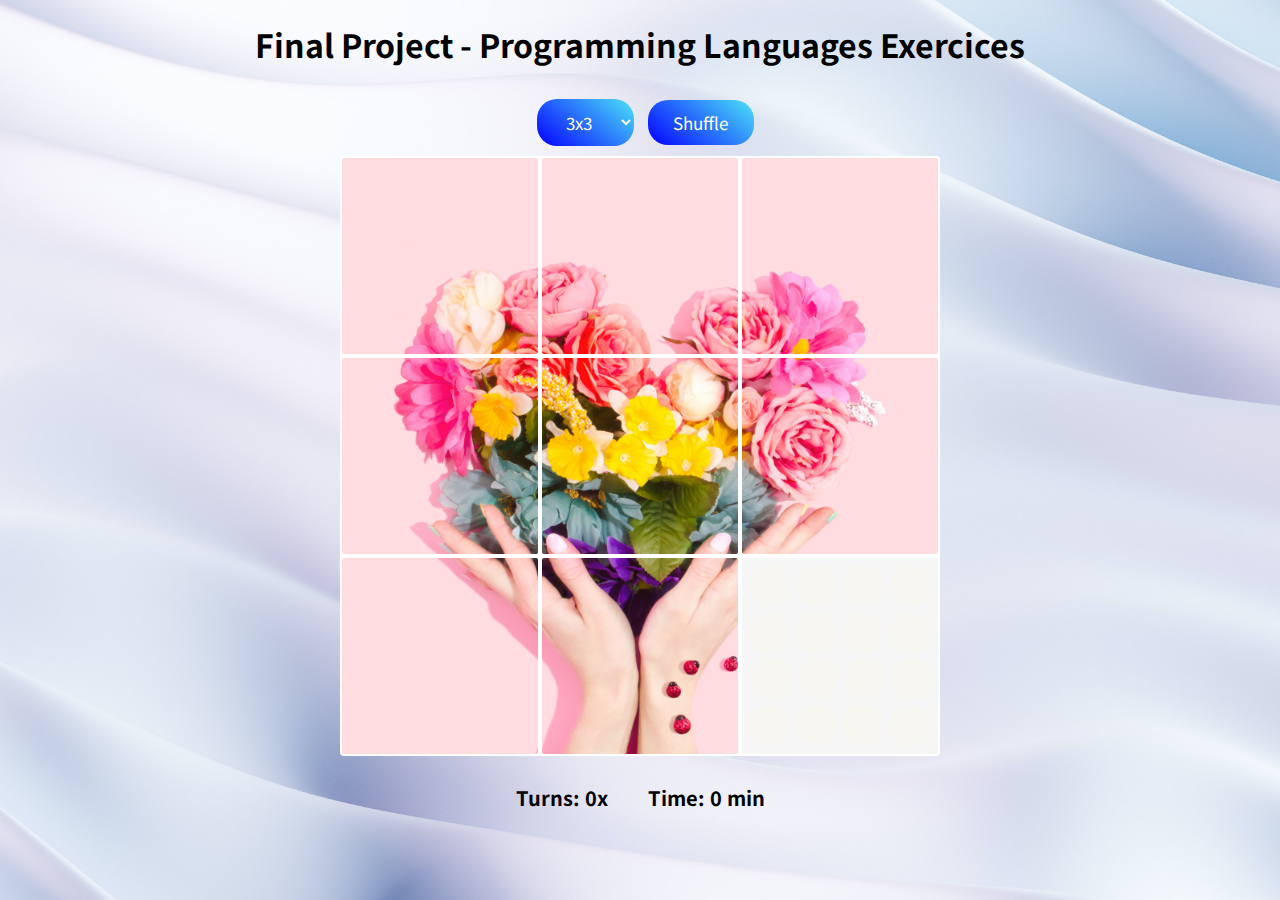
==== finalProject/index.html @ 541a94a9 "timer and turns start only when shuffled and order of pictures is constantly checked with the right " ====
<!DOCTYPE html>
<html lang="en">
<head>
    <meta charset="UTF-8">
    <meta http-equiv="X-UA-Compatible" content="IE=edge">
    <meta name="viewport" content="width=device-width, initial-scale=1.0">
    <title>Arthur Tomasi Slide Puzzle</title>
    <link rel="stylesheet" href="styles.css">
    <link rel="preconnect" href="https://fonts.googleapis.com"><link rel="preconnect" href="https://fonts.gstatic.com" crossorigin><link href="https://fonts.googleapis.com/css2?family=Bungee+Spice&family=Noto+Sans+JP:wght@300&display=swap" rel="stylesheet">
</head>
    <body>
        <img  id ="test" src="assets/picture4.jpg">
        <h1>Final Project - Programming Languages Exercices</h1>
        <select id="gridSize">
            <option value="3">3x3</option>
            <option value="4">4x4</option>
            <option value="5">5x5</option>
            <option value="6">6x6</option>
            <option value="7">7x7</option>
            <option value="8">8x8</option>
        </select>
        <button id="shuffle">Shuffle</button>
        <div id="gameBoard">
        </div>
        <div id="turnsAndTimer">
            <div>
                <h4>Turns: <span id ="turns">0</span>x</h4>
            </div>
            <div>
                <h4>Time: <span id ="timer">0</span> min</h4>
            </div>
        </div>
        <div id="winningScreen">
            <h3>You Won!</h3>
            <span>Congratulations! You solved the puzzle correctly.</span>
            <h4>Turns: <span id ="turns">0</span>x</h4>
            <h4>Time: <span id ="timer">0</span> min</h4>
        </div>
    </body>
    <script src="script.js"></script>
</html>
---- finalProject/styles.css ----
h4 {
color: black;
font-size: 20px;
font-weight: bold;
}

body {
    background-image: url("assets/milad-fakurian-HE1_K4_-QT8-unsplash.jpg");
    background-size: cover;
    text-align: center;
    font-family: 'Noto Sans JP', sans-serif;
    color: black;
}
/*styling the game-Board*/
#gameBoard {
    width: 600px;
    height: 600px;
    background-color: white;
    border-radius: 8px;
    box-sizing: border-box;
    margin: 0 auto; /*centering the game-Board*/
    display: flex;
    flex-wrap: wrap;
}

/*styling the tiles inside the game-board*/
#gameBoard img {
    border: 2px solid white;
    border-radius: 4px;
    cursor: move;
}


#gridSize {
    border: none;
    color: #fff;
    background-image: linear-gradient(40deg, #0400ff, #4ce3f7);
    border-radius: 20px;
    background-size: 100% auto;
    font-family: inherit;
    font-size: 17px;
    padding: 0.6em 1.5em;
    margin: 10px 10px;
}
       
    #gridSize:hover {
    background-position: right center;
    background-size: 200% auto;
    -webkit-animation: pulse 2s infinite;
    animation: pulse512 1.5s infinite;
}
       
    @keyframes pulse512 {
    0% {
     box-shadow: 0 0 0 0 #05bada66;
    }
       
    70% {
     box-shadow: 0 0 0 10px rgb(218 103 68 / 0%);
    }
       
    100% {
     box-shadow: 0 0 0 0 rgb(218 103 68 / 0%);
    }
}

#shuffle {
    border: none;
    color: #fff;
    background-image: linear-gradient(40deg, #0400ff, #4ce3f7);
    border-radius: 20px;
    background-size: 100% auto;
    font-family: inherit;
    font-size: 17px;
    padding: 0.6em 1.5em;
}
   
   #shuffle:hover {
    background-position: right center;
    background-size: 200% auto;
    -webkit-animation: pulse 2s infinite;
    animation: pulse512 1.5s infinite;
}
   
   @keyframes pulse512 {
    0% {
     box-shadow: 0 0 0 0 #05bada66;
    }
   
    70% {
     box-shadow: 0 0 0 10px rgb(218 103 68 / 0%);
    }
   
    100% {
     box-shadow: 0 0 0 0 rgb(218 103 68 / 0%);
    }
}

#turnsAndTimer {
    display: flex;
    flex-direction: row;
    align-items: center;
    justify-content:center;
    gap: 40px;
}

#test {
    display: none;
}

#winningScreen {
    display: none;
}

#winningSreen::after{
    display: flexbox;
    background-color: white;
    opacity: 10px;
    font-family: 'Noto Sans JP', sans-serif;
}
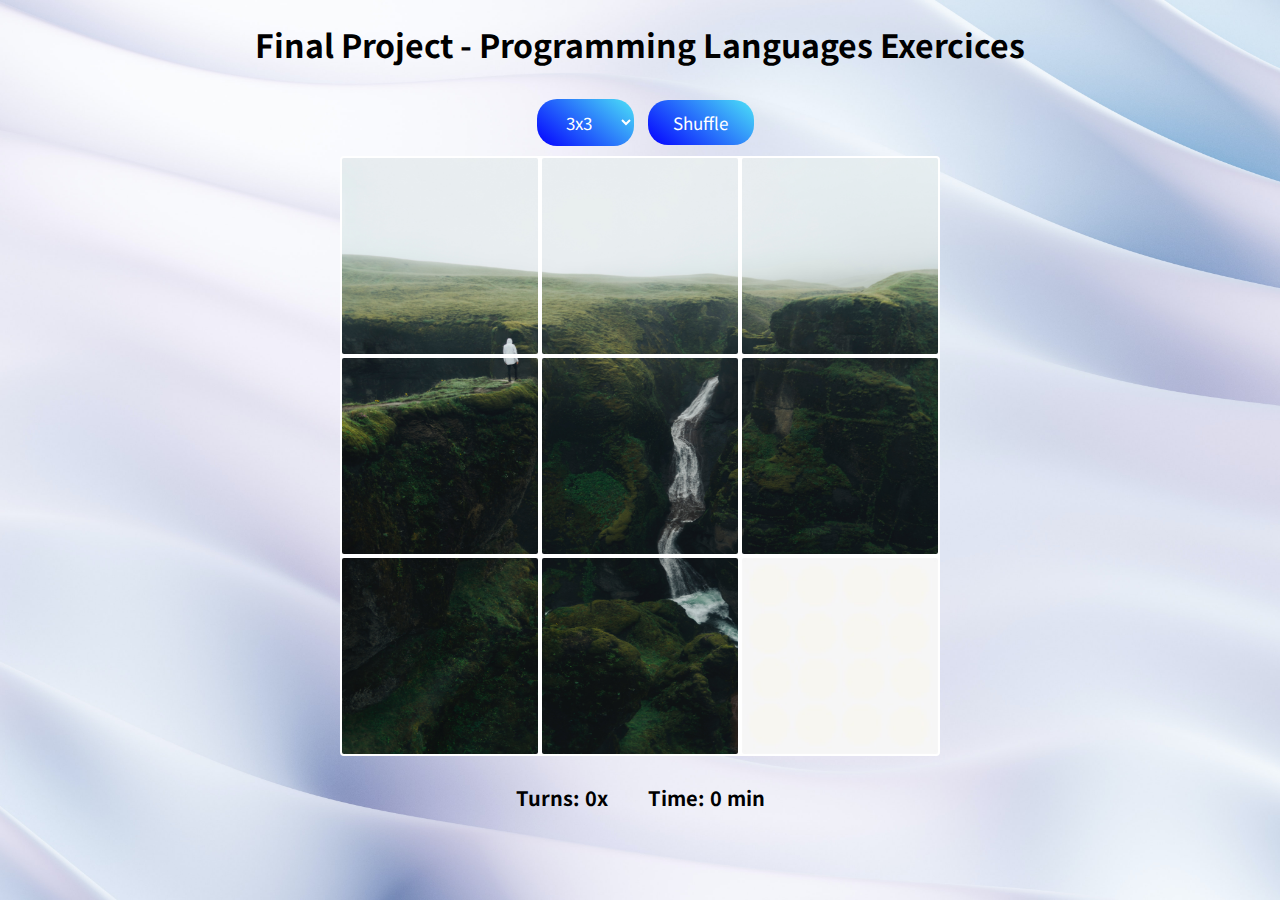
==== commit b5961edd: "trying to get the winningScreen to work" ====
--- a/finalProject/index.html
+++ b/finalProject/index.html
@@ -9,7 +9,7 @@
     <link rel="preconnect" href="https://fonts.googleapis.com"><link rel="preconnect" href="https://fonts.gstatic.com" crossorigin><link href="https://fonts.googleapis.com/css2?family=Bungee+Spice&family=Noto+Sans+JP:wght@300&display=swap" rel="stylesheet">
 </head>
     <body>
-        <img  id ="test" src="assets/picture4.jpg">
+        <img  id ="test" src="assets/picture.jpg">
         <h1>Final Project - Programming Languages Exercices</h1>
         <select id="gridSize">
             <option value="3">3x3</option>
@@ -35,7 +35,7 @@
             <span>Congratulations! You solved the puzzle correctly.</span>
             <h4>Turns: <span id ="turns">0</span>x</h4>
             <h4>Time: <span id ="timer">0</span> min</h4>
-        </div>
+        </div>  
     </body>
     <script src="script.js"></script>
 </html>--- a/finalProject/styles.css
+++ b/finalProject/styles.css
@@ -112,9 +112,14 @@
     display: none;
 }
 
-#winningSreen::after{
-    display: flexbox;
+body .winningScreenEnabled{
+    margin: 0 auto;
+    flex-wrap: wrap;
+    display:block !important;
+    width: 600px;
+    height: 600px;
+    border-radius: 8px;
     background-color: white;
-    opacity: 10px;
     font-family: 'Noto Sans JP', sans-serif;
+    text-align: center;
 }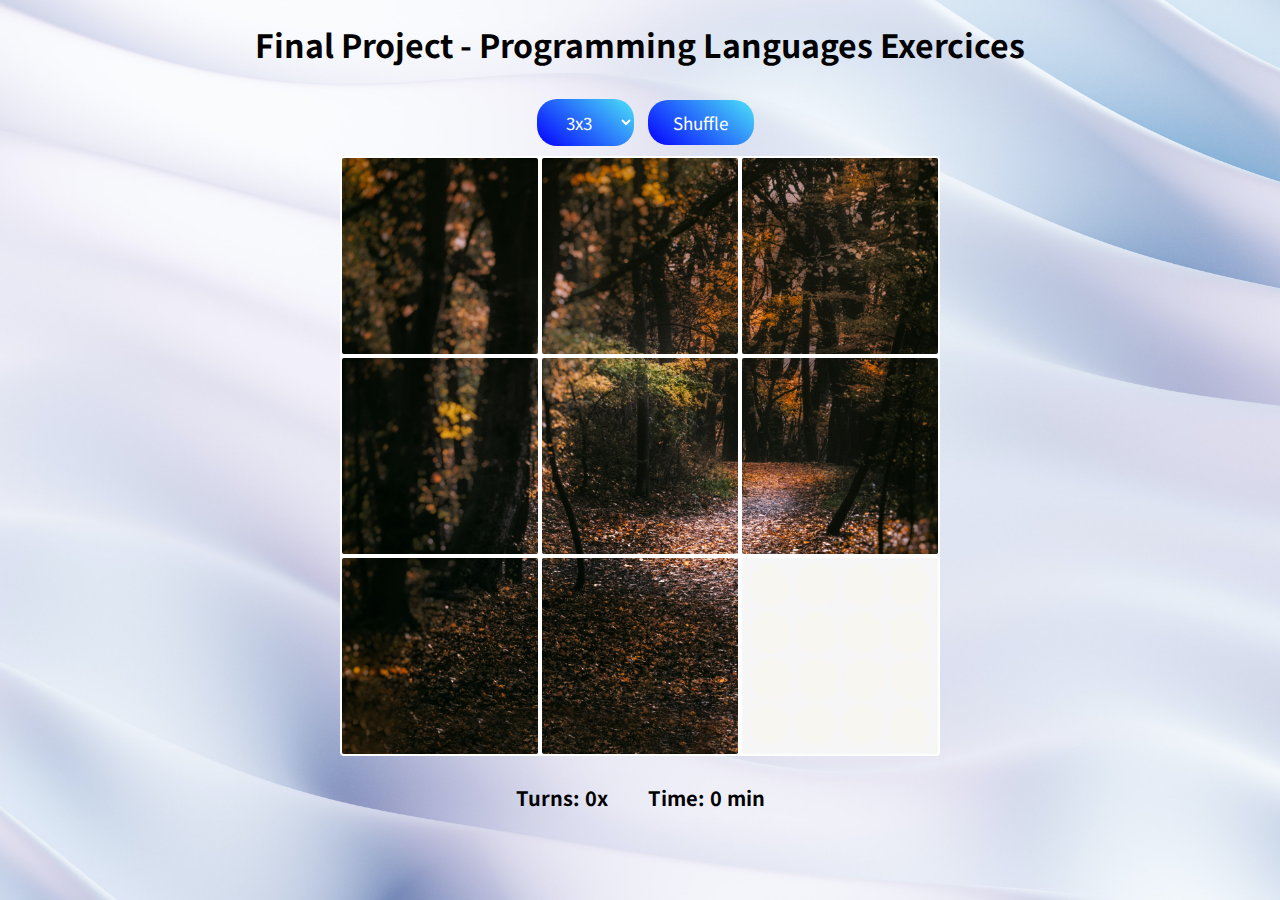
==== commit 32469049: "winningScreen works correctly now" ====
--- a/finalProject/index.html
+++ b/finalProject/index.html
@@ -9,7 +9,7 @@
     <link rel="preconnect" href="https://fonts.googleapis.com"><link rel="preconnect" href="https://fonts.gstatic.com" crossorigin><link href="https://fonts.googleapis.com/css2?family=Bungee+Spice&family=Noto+Sans+JP:wght@300&display=swap" rel="stylesheet">
 </head>
     <body>
-        <img  id ="test" src="assets/picture.jpg">
+        <img  id ="test" src="assets/picture2.jpg">
         <h1>Final Project - Programming Languages Exercices</h1>
         <select id="gridSize">
             <option value="3">3x3</option>
@@ -31,10 +31,12 @@
             </div>
         </div>
         <div id="winningScreen">
-            <h3>You Won!</h3>
-            <span>Congratulations! You solved the puzzle correctly.</span>
-            <h4>Turns: <span id ="turns">0</span>x</h4>
-            <h4>Time: <span id ="timer">0</span> min</h4>
+            <div id="winningScreenItem">
+                <h3>You Won!</h3>
+                <span>Congratulations! You solved the puzzle correctly.</span>
+                <h4>Turns: <span id ="turns">0</span>x</h4>
+                <h4>Time: <span id ="timer">0</span> min</h4>
+            </div>
         </div>  
     </body>
     <script src="script.js"></script>
--- a/finalProject/styles.css
+++ b/finalProject/styles.css
@@ -112,14 +112,23 @@
     display: none;
 }
 
-body .winningScreenEnabled{
-    margin: 0 auto;
+body .winningScreenEnabled {
+    position: absolute;
+    top: 0;
+    left: 0;
+    display:flex !important;
     flex-wrap: wrap;
-    display:block !important;
-    width: 600px;
-    height: 600px;
-    border-radius: 8px;
-    background-color: white;
+    width: 100vw;
+    height: 100vh;
+    background-color: rgba(255, 255, 255, 0.59);
     font-family: 'Noto Sans JP', sans-serif;
-    text-align: center;
+    justify-content: center;
+    align-content: center;
+}
+
+#winningScreenItem {
+width: auto;
+height: auto;
+background-color: white;
+padding: 20px 50px;
 }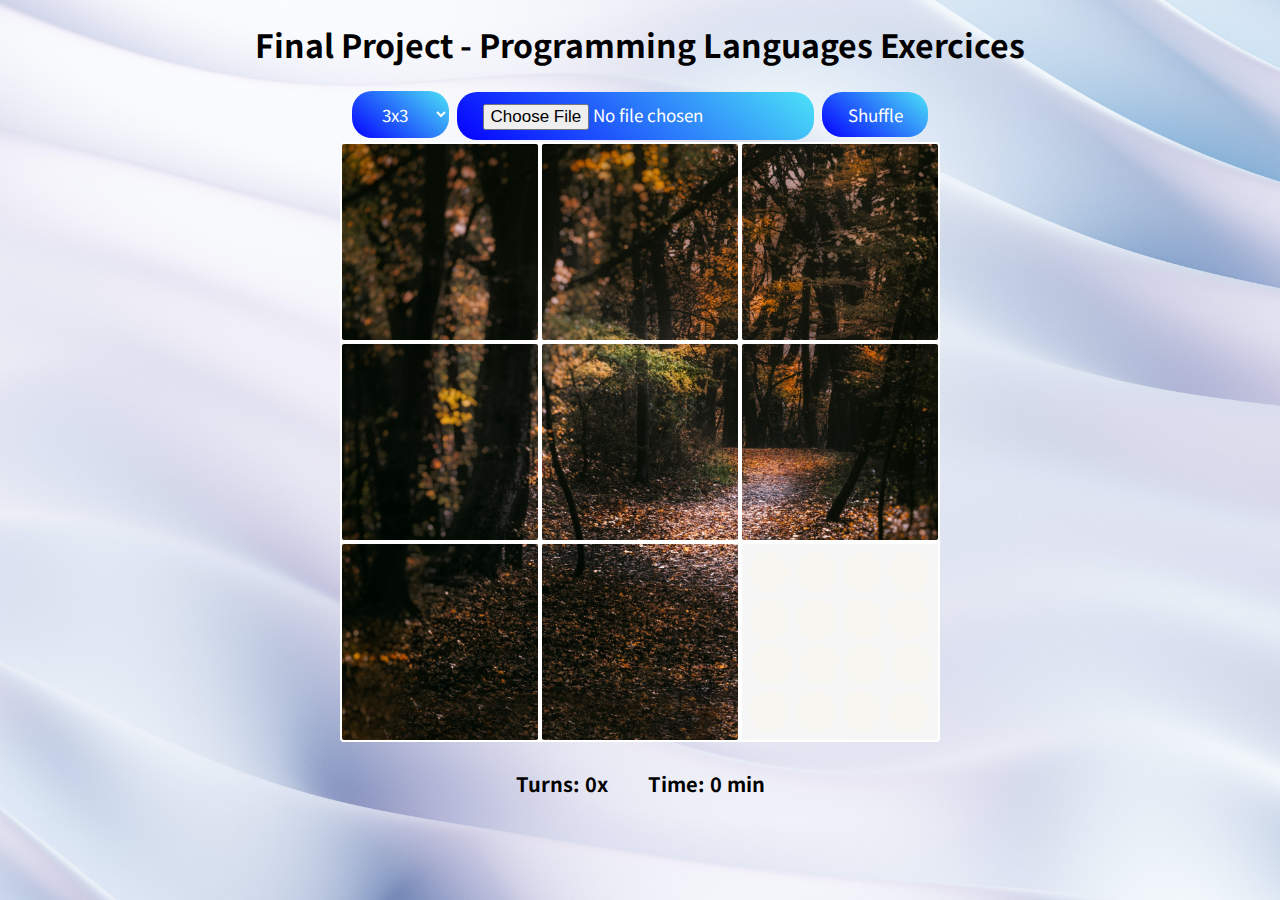
==== commit 50a14ec1: "making the fileInput field in HTML" ====
--- a/finalProject/index.html
+++ b/finalProject/index.html
@@ -19,6 +19,7 @@
             <option value="7">7x7</option>
             <option value="8">8x8</option>
         </select>
+        <input type="file" id="fileInput" onchange="uploadImage()">
         <button id="shuffle">Shuffle</button>
         <div id="gameBoard">
         </div>
--- a/finalProject/styles.css
+++ b/finalProject/styles.css
@@ -41,6 +41,7 @@
     font-size: 17px;
     padding: 0.6em 1.5em;
     margin: 10px 10px;
+    margin: 2px;
 }
        
     #gridSize:hover {
@@ -73,9 +74,43 @@
     font-family: inherit;
     font-size: 17px;
     padding: 0.6em 1.5em;
+    margin: 2px;
 }
    
    #shuffle:hover {
+    background-position: right center;
+    background-size: 200% auto;
+    -webkit-animation: pulse 2s infinite;
+    animation: pulse512 1.5s infinite;
+}
+   
+   @keyframes pulse512 {
+    0% {
+     box-shadow: 0 0 0 0 #05bada66;
+    }
+   
+    70% {
+     box-shadow: 0 0 0 10px rgb(218 103 68 / 0%);
+    }
+   
+    100% {
+     box-shadow: 0 0 0 0 rgb(218 103 68 / 0%);
+    }
+}
+
+#fileInput {
+    border: none;
+    color: #fff;
+    background-image: linear-gradient(40deg, #0400ff, #4ce3f7);
+    border-radius: 20px;
+    background-size: 100% auto;
+    font-family: inherit;
+    font-size: 17px;
+    padding: 0.6em 1.5em;
+    margin: 2px;
+}
+   
+#fileInput:hover {
     background-position: right center;
     background-size: 200% auto;
     -webkit-animation: pulse 2s infinite;
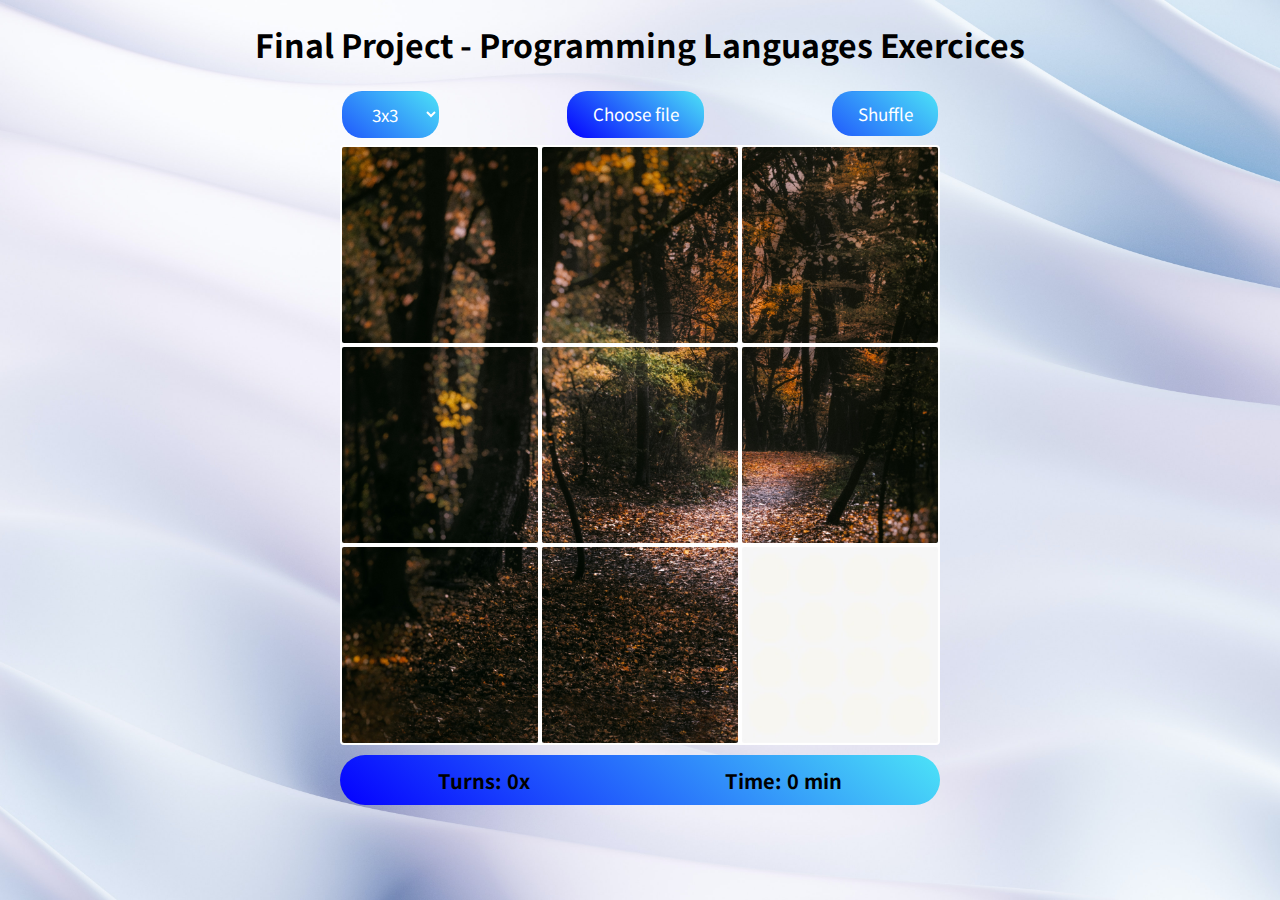
==== commit 06a87837: "minor html changes" ====
--- a/finalProject/index.html
+++ b/finalProject/index.html
@@ -9,18 +9,25 @@
     <link rel="preconnect" href="https://fonts.googleapis.com"><link rel="preconnect" href="https://fonts.gstatic.com" crossorigin><link href="https://fonts.googleapis.com/css2?family=Bungee+Spice&family=Noto+Sans+JP:wght@300&display=swap" rel="stylesheet">
 </head>
     <body>
-        <img  id ="test" src="assets/picture2.jpg">
+        <img  id="test" src="assets/picture2.jpg">
         <h1>Final Project - Programming Languages Exercices</h1>
-        <select id="gridSize">
-            <option value="3">3x3</option>
-            <option value="4">4x4</option>
-            <option value="5">5x5</option>
-            <option value="6">6x6</option>
-            <option value="7">7x7</option>
-            <option value="8">8x8</option>
-        </select>
-        <input type="file" id="fileInput" onchange="uploadImage()">
-        <button id="shuffle">Shuffle</button>
+        <div id="optionBarTop">
+                <select id="gridSize">
+                    <option value="3">3x3</option>
+                    <option value="4">4x4</option>
+                    <option value="5">5x5</option>
+                    <option value="6">6x6</option>
+                    <option value="7">7x7</option>
+                    <option value="8">8x8</option>
+                </select>
+            <div class="choose-file-container">
+                <input type="file" id="fileInput">
+                <label id="chooseFile" for="fileInput">Choose file</label>
+            </div>
+            <div>
+                <button id="shuffle">Shuffle</button>
+            </div>
+        </div>
         <div id="gameBoard">
         </div>
         <div id="turnsAndTimer">
--- a/finalProject/styles.css
+++ b/finalProject/styles.css
@@ -28,10 +28,39 @@
     border: 2px solid white;
     border-radius: 4px;
     cursor: move;
+}    
+
+#optionBarTop {
+    display: flex;
+    margin: 5px auto;
+    justify-content: space-between;
+    flex-direction: row;
+    width: 600px;
+
+}
+#turnsAndTimer {
+    display: flex;
+    justify-content: space-around;
+    align-items: center;
+    width: 600px;
+    height: 50px;
+    margin: 10px auto;
+    border: none;
+    color: #fff;
+    background-image: linear-gradient(40deg, #0400ff, #4ce3f7);
+    border-radius: 35px;
+    font-family: inherit;
+    font-size: 17px;
 }
 
+.choose-file-container {
+margin: 0;
+display: flex;
+justify-content: center;
+}
 
-#gridSize {
+#gridSize, #shuffle, #chooseFile {
+    margin: 20px;
     border: none;
     color: #fff;
     background-image: linear-gradient(40deg, #0400ff, #4ce3f7);
@@ -44,7 +73,7 @@
     margin: 2px;
 }
        
-    #gridSize:hover {
+    #gridSize, #shuffle, #chooseFile:hover {
     background-position: right center;
     background-size: 200% auto;
     -webkit-animation: pulse 2s infinite;
@@ -65,78 +94,8 @@
     }
 }
 
-#shuffle {
-    border: none;
-    color: #fff;
-    background-image: linear-gradient(40deg, #0400ff, #4ce3f7);
-    border-radius: 20px;
-    background-size: 100% auto;
-    font-family: inherit;
-    font-size: 17px;
-    padding: 0.6em 1.5em;
-    margin: 2px;
-}
-   
-   #shuffle:hover {
-    background-position: right center;
-    background-size: 200% auto;
-    -webkit-animation: pulse 2s infinite;
-    animation: pulse512 1.5s infinite;
-}
-   
-   @keyframes pulse512 {
-    0% {
-     box-shadow: 0 0 0 0 #05bada66;
-    }
-   
-    70% {
-     box-shadow: 0 0 0 10px rgb(218 103 68 / 0%);
-    }
-   
-    100% {
-     box-shadow: 0 0 0 0 rgb(218 103 68 / 0%);
-    }
-}
-
 #fileInput {
-    border: none;
-    color: #fff;
-    background-image: linear-gradient(40deg, #0400ff, #4ce3f7);
-    border-radius: 20px;
-    background-size: 100% auto;
-    font-family: inherit;
-    font-size: 17px;
-    padding: 0.6em 1.5em;
-    margin: 2px;
-}
-   
-#fileInput:hover {
-    background-position: right center;
-    background-size: 200% auto;
-    -webkit-animation: pulse 2s infinite;
-    animation: pulse512 1.5s infinite;
-}
-   
-   @keyframes pulse512 {
-    0% {
-     box-shadow: 0 0 0 0 #05bada66;
-    }
-   
-    70% {
-     box-shadow: 0 0 0 10px rgb(218 103 68 / 0%);
-    }
-   
-    100% {
-     box-shadow: 0 0 0 0 rgb(218 103 68 / 0%);
-    }
-}
-
-#turnsAndTimer {
-    display: flex;
-    flex-direction: row;
-    align-items: center;
-    justify-content:center;
-    gap: 40px;
+    display: none;
 }
 
 #test {
@@ -144,7 +103,7 @@
 }
 
 #winningScreen {
-    display: none;
+display: none;
 }
 
 body .winningScreenEnabled {
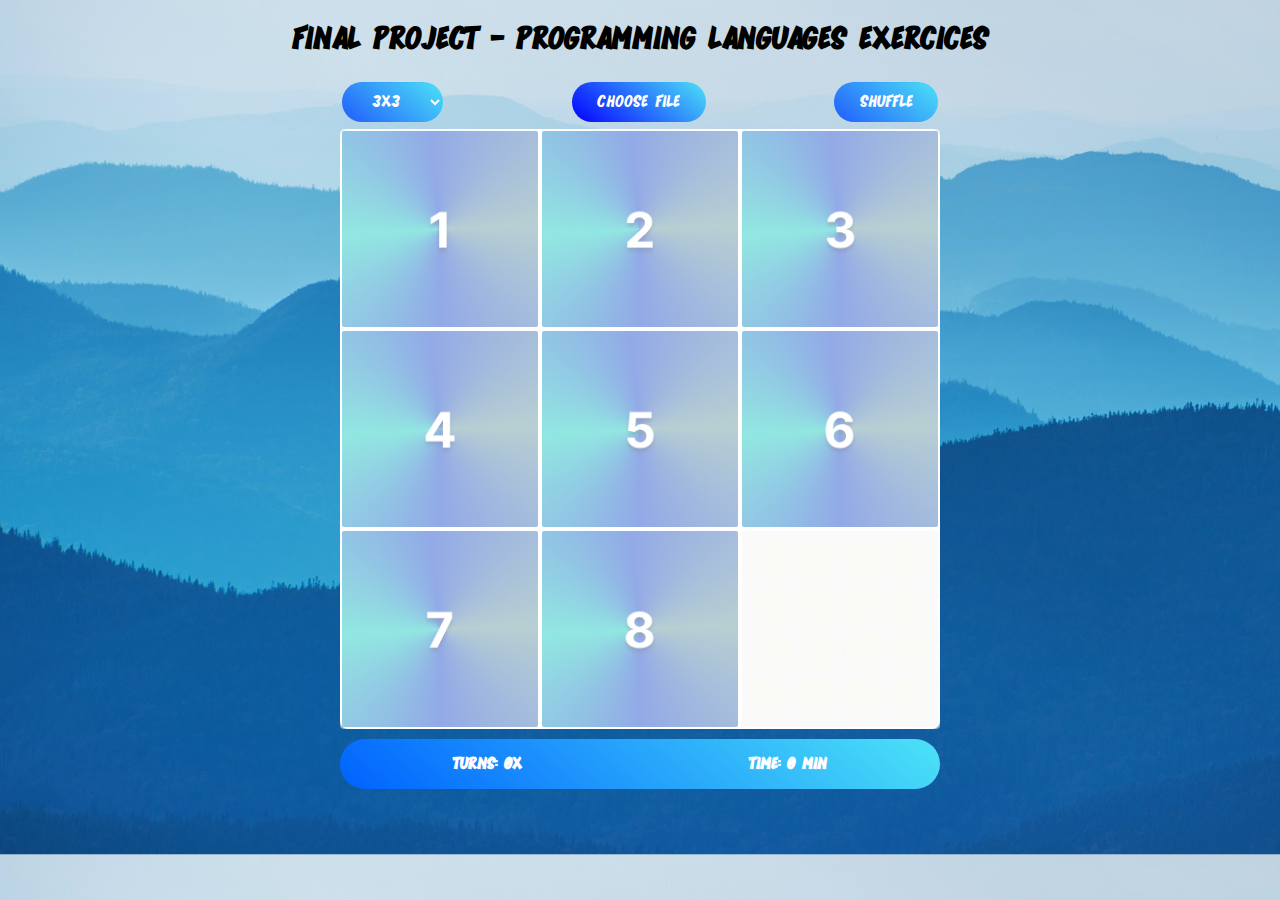
==== commit 0d285560: "fix" ====
--- a/finalProject/index.html
+++ b/finalProject/index.html
@@ -6,10 +6,9 @@
     <meta name="viewport" content="width=device-width, initial-scale=1.0">
     <title>Arthur Tomasi Slide Puzzle</title>
     <link rel="stylesheet" href="styles.css">
-    <link rel="preconnect" href="https://fonts.googleapis.com"><link rel="preconnect" href="https://fonts.gstatic.com" crossorigin><link href="https://fonts.googleapis.com/css2?family=Bungee+Spice&family=Noto+Sans+JP:wght@300&display=swap" rel="stylesheet">
 </head>
     <body>
-        <img  id="test" src="assets/picture2.jpg">
+        <img  id="test" src="assets/default.jpg">
         <h1>Final Project - Programming Languages Exercices</h1>
         <div id="optionBarTop">
                 <select id="gridSize">
@@ -41,9 +40,10 @@
         <div id="winningScreen">
             <div id="winningScreenItem">
                 <h3>You Won!</h3>
+                <button id="closeWinningScreen">&#x2717;</button>
                 <span>Congratulations! You solved the puzzle correctly.</span>
-                <h4>Turns: <span id ="turns">0</span>x</h4>
-                <h4>Time: <span id ="timer">0</span> min</h4>
+                <h4>It only took you <span id ="turnsWinning">0</span> Turns to solve the puzzle</h4>
+                <h4>You solved the Puzzle in <span id ="timerWinning">0</span> min</h4>
             </div>
         </div>  
     </body>
--- a/finalProject/styles.css
+++ b/finalProject/styles.css
@@ -1,14 +1,26 @@
-h4 {
+@font-face {
+    font-family: 'blomberg';
+    src: url('assets/blomberg-font/Blomberg-8MKKZ.otf');
+}
+
+h3 {
 color: black;
 font-size: 20px;
 font-weight: bold;
 }
 
+#closeWinningScreen {
+    position: absolute;
+    top: 20px;
+    right: 20px;
+
+}
+
 body {
-    background-image: url("assets/milad-fakurian-HE1_K4_-QT8-unsplash.jpg");
+    background-image: url("assets/background.jpg");
     background-size: cover;
     text-align: center;
-    font-family: 'Noto Sans JP', sans-serif;
+    font-family: 'blomberg';
     color: black;
 }
 /*styling the game-Board*/
@@ -25,10 +37,17 @@
 
 /*styling the tiles inside the game-board*/
 #gameBoard img {
+    opacity: 1;
     border: 2px solid white;
     border-radius: 4px;
-    cursor: move;
-}    
+    cursor: grab;
+}
+
+.wrongPos {
+    opacity: 0.5 !important;
+}
+
+
 
 #optionBarTop {
     display: flex;
@@ -47,7 +66,7 @@
     margin: 10px auto;
     border: none;
     color: #fff;
-    background-image: linear-gradient(40deg, #0400ff, #4ce3f7);
+    background-image: linear-gradient(40deg, #0062ff, #4ce3f7);
     border-radius: 35px;
     font-family: inherit;
     font-size: 17px;
@@ -110,7 +129,7 @@
     position: absolute;
     top: 0;
     left: 0;
-    display:flex !important;
+    display: flex !important;
     flex-wrap: wrap;
     width: 100vw;
     height: 100vh;
@@ -121,6 +140,7 @@
 }
 
 #winningScreenItem {
+position: relative;
 width: auto;
 height: auto;
 background-color: white;
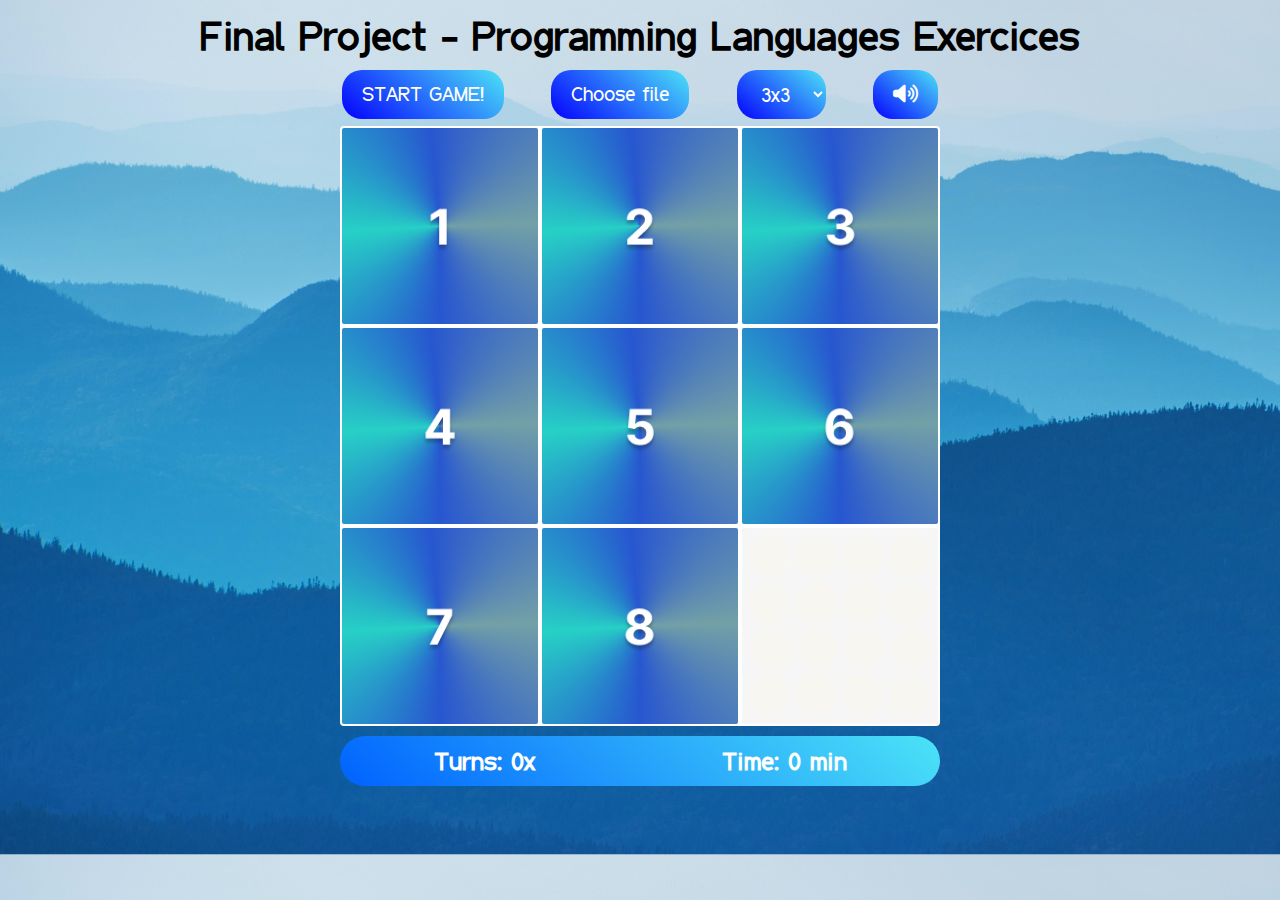
==== commit fd7091c2: "fixed my mute button" ====
--- a/finalProject/index.html
+++ b/finalProject/index.html
@@ -6,25 +6,31 @@
     <meta name="viewport" content="width=device-width, initial-scale=1.0">
     <title>Arthur Tomasi Slide Puzzle</title>
     <link rel="stylesheet" href="styles.css">
+    <link rel="stylesheet" href="https://cdnjs.cloudflare.com/ajax/libs/font-awesome/6.2.1/css/all.min.css">
 </head>
     <body>
         <img  id="test" src="assets/default.jpg">
         <h1>Final Project - Programming Languages Exercices</h1>
         <div id="optionBarTop">
-                <select id="gridSize">
-                    <option value="3">3x3</option>
-                    <option value="4">4x4</option>
-                    <option value="5">5x5</option>
-                    <option value="6">6x6</option>
-                    <option value="7">7x7</option>
-                    <option value="8">8x8</option>
-                </select>
+            <div class="shuffle-container">
+                <button id="shuffle">shuffle</button>
+                <label id="startGame" for="shuffle">START GAME!</label>
+            </div>   
             <div class="choose-file-container">
                 <input type="file" id="fileInput">
                 <label id="chooseFile" for="fileInput">Choose file</label>
             </div>
-            <div>
-                <button id="shuffle">Shuffle</button>
+            <select id="gridSize">
+                <option value="3">3x3</option>
+                <option value="4">4x4</option>
+                <option value="5">5x5</option>
+                <option value="6">6x6</option>
+                <option value="7">7x7</option>
+                <option value="8">8x8</option>
+            </select>
+            <div class="button-container">
+                <button id="soundButton">Sound</button>
+                <label id="sound"for="soundButton"><i id="soundIcon" class="fa-solid fa-volume-high"></i></label>
             </div>
         </div>
         <div id="gameBoard">
@@ -46,6 +52,7 @@
                 <h4>You solved the Puzzle in <span id ="timerWinning">0</span> min</h4>
             </div>
         </div>  
+        
     </body>
     <script src="script.js"></script>
 </html>--- a/finalProject/styles.css
+++ b/finalProject/styles.css
@@ -1,12 +1,14 @@
 @font-face {
-    font-family: 'blomberg';
-    src: url('assets/blomberg-font/Blomberg-8MKKZ.otf');
-}
-
-h3 {
-color: black;
-font-size: 20px;
+    font-family: 'qaz';
+    src: url('assets/qaz-font/Qaz-ZV74m.ttf');
+}
+
+h1 {
+color: rgb(0, 0, 0);
+font-size: 40px;
 font-weight: bold;
+margin: 0;
+padding:5px;
 }
 
 #closeWinningScreen {
@@ -20,7 +22,7 @@
     background-image: url("assets/background.jpg");
     background-size: cover;
     text-align: center;
-    font-family: 'blomberg';
+    font-family: 'qaz';
     color: black;
 }
 /*styling the game-Board*/
@@ -47,13 +49,12 @@
     opacity: 0.5 !important;
 }
 
-
-
 #optionBarTop {
     display: flex;
     margin: 5px auto;
     justify-content: space-between;
     flex-direction: row;
+    padding: 0;
     width: 600px;
 
 }
@@ -69,16 +70,21 @@
     background-image: linear-gradient(40deg, #0062ff, #4ce3f7);
     border-radius: 35px;
     font-family: inherit;
-    font-size: 17px;
-}
-
-.choose-file-container {
+    font-size: 25px;
+}
+
+#sound {
+    background-image: url("assets/muteWhite.svg");
+}
+
+.choose-file-container, .button-container, .shuffle-container{
 margin: 0;
 display: flex;
 justify-content: center;
 }
 
-#gridSize, #shuffle, #chooseFile {
+
+#gridSize, #startGame, #chooseFile, #sound {
     margin: 20px;
     border: none;
     color: #fff;
@@ -86,34 +92,93 @@
     border-radius: 20px;
     background-size: 100% auto;
     font-family: inherit;
-    font-size: 17px;
-    padding: 0.6em 1.5em;
+    font-size: 20px;
+    padding: 0.6em 1em;
     margin: 10px 10px;
     margin: 2px;
 }
-       
-    #gridSize, #shuffle, #chooseFile:hover {
-    background-position: right center;
-    background-size: 200% auto;
-    -webkit-animation: pulse 2s infinite;
-    animation: pulse512 1.5s infinite;
-}
-       
-    @keyframes pulse512 {
-    0% {
-     box-shadow: 0 0 0 0 #05bada66;
-    }
-       
-    70% {
-     box-shadow: 0 0 0 10px rgb(218 103 68 / 0%);
-    }
-       
-    100% {
-     box-shadow: 0 0 0 0 rgb(218 103 68 / 0%);
-    }
-}
-
-#fileInput {
+  
+#sound:hover {
+    background-position: right center;
+    background-size: 200% auto;
+    -webkit-animation: pulse 2s infinite;
+    animation: pulse512 1.5s infinite;
+    }      
+    @keyframes pulse512 {
+    0% {
+     box-shadow: 0 0 0 0 #05bada66;
+    }
+       
+    70% {
+     box-shadow: 0 0 0 10px rgb(218 103 68 / 0%);
+    }
+       
+    100% {
+     box-shadow: 0 0 0 0 rgb(218 103 68 / 0%);
+    }
+}
+
+#chooseFile:hover {
+    background-position: right center;
+    background-size: 200% auto;
+    -webkit-animation: pulse 2s infinite;
+    animation: pulse512 1.5s infinite;
+    }      
+    @keyframes pulse512 {
+    0% {
+     box-shadow: 0 0 0 0 #05bada66;
+    }
+       
+    70% {
+     box-shadow: 0 0 0 10px rgb(218 103 68 / 0%);
+    }
+       
+    100% {
+     box-shadow: 0 0 0 0 rgb(218 103 68 / 0%);
+    }
+}
+
+#gridSize:hover {
+    background-position: right center;
+    background-size: 200% auto;
+    -webkit-animation: pulse 2s infinite;
+    animation: pulse512 1.5s infinite;
+    }      
+    @keyframes pulse512 {
+    0% {
+     box-shadow: 0 0 0 0 #05bada66;
+    }
+       
+    70% {
+     box-shadow: 0 0 0 10px rgb(218 103 68 / 0%);
+    }
+       
+    100% {
+     box-shadow: 0 0 0 0 rgb(218 103 68 / 0%);
+    }
+}
+
+#startGame:hover {
+    background-position: right center;
+    background-size: 200% auto;
+    -webkit-animation: pulse 2s infinite;
+    animation: pulse512 1.5s infinite;
+    }      
+    @keyframes pulse512 {
+    0% {
+     box-shadow: 0 0 0 0 #05bada66;
+    }
+       
+    70% {
+     box-shadow: 0 0 0 10px rgb(218 103 68 / 0%);
+    }
+       
+    100% {
+     box-shadow: 0 0 0 0 rgb(218 103 68 / 0%);
+    }
+}
+
+#fileInput, #soundButton, #shuffle {
     display: none;
 }
 
